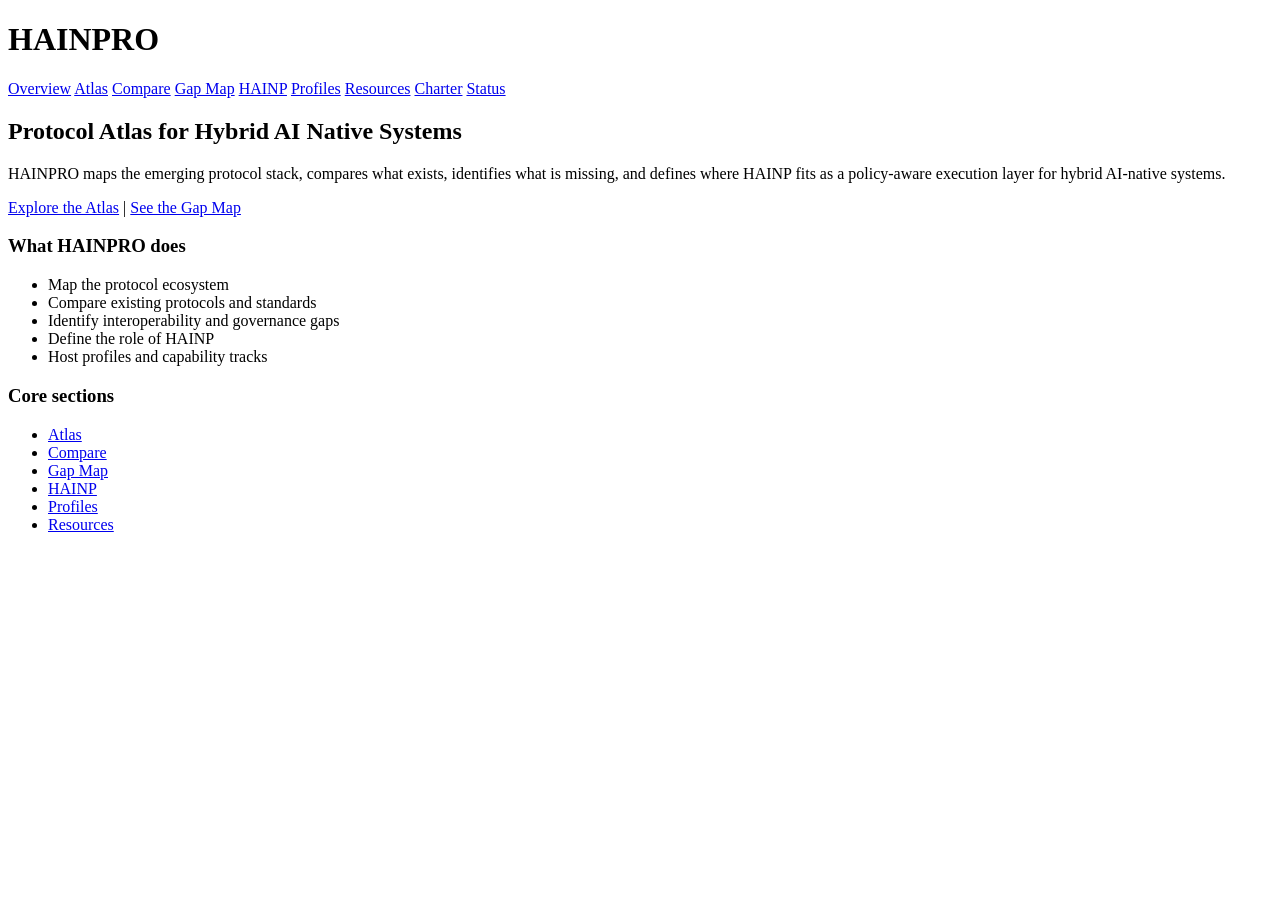
==== index.html @ b065db42 "Create index.html" ====
<!DOCTYPE html>
<html lang="en">
<head>
  <meta charset="UTF-8" />
  <meta name="viewport" content="width=device-width, initial-scale=1.0" />
  <title>HAINPRO — Protocol Atlas for Hybrid AI Native Systems</title>
</head>
<body>
  <header>
    <h1>HAINPRO</h1>
    <nav>
      <a href="/">Overview</a>
      <a href="/atlas/">Atlas</a>
      <a href="/compare/">Compare</a>
      <a href="/gap-map/">Gap Map</a>
      <a href="/hainp/">HAINP</a>
      <a href="/profiles/">Profiles</a>
      <a href="/resources/">Resources</a>
      <a href="/charter/">Charter</a>
      <a href="/status/">Status</a>
    </nav>
  </header>

  <main>
    <section>
      <h2>Protocol Atlas for Hybrid AI Native Systems</h2>
      <p>
        HAINPRO maps the emerging protocol stack, compares what exists,
        identifies what is missing, and defines where HAINP fits as a
        policy-aware execution layer for hybrid AI-native systems.
      </p>
      <p>
        <a href="/atlas/">Explore the Atlas</a> |
        <a href="/gap-map/">See the Gap Map</a>
      </p>
    </section>

    <section>
      <h3>What HAINPRO does</h3>
      <ul>
        <li>Map the protocol ecosystem</li>
        <li>Compare existing protocols and standards</li>
        <li>Identify interoperability and governance gaps</li>
        <li>Define the role of HAINP</li>
        <li>Host profiles and capability tracks</li>
      </ul>
    </section>

    <section>
      <h3>Core sections</h3>
      <ul>
        <li><a href="/atlas/">Atlas</a></li>
        <li><a href="/compare/">Compare</a></li>
        <li><a href="/gap-map/">Gap Map</a></li>
        <li><a href="/hainp/">HAINP</a></li>
        <li><a href="/profiles/">Profiles</a></li>
        <li><a href="/resources/">Resources</a></li>
      </ul>
    </section>
  </main>
</body>
</html>
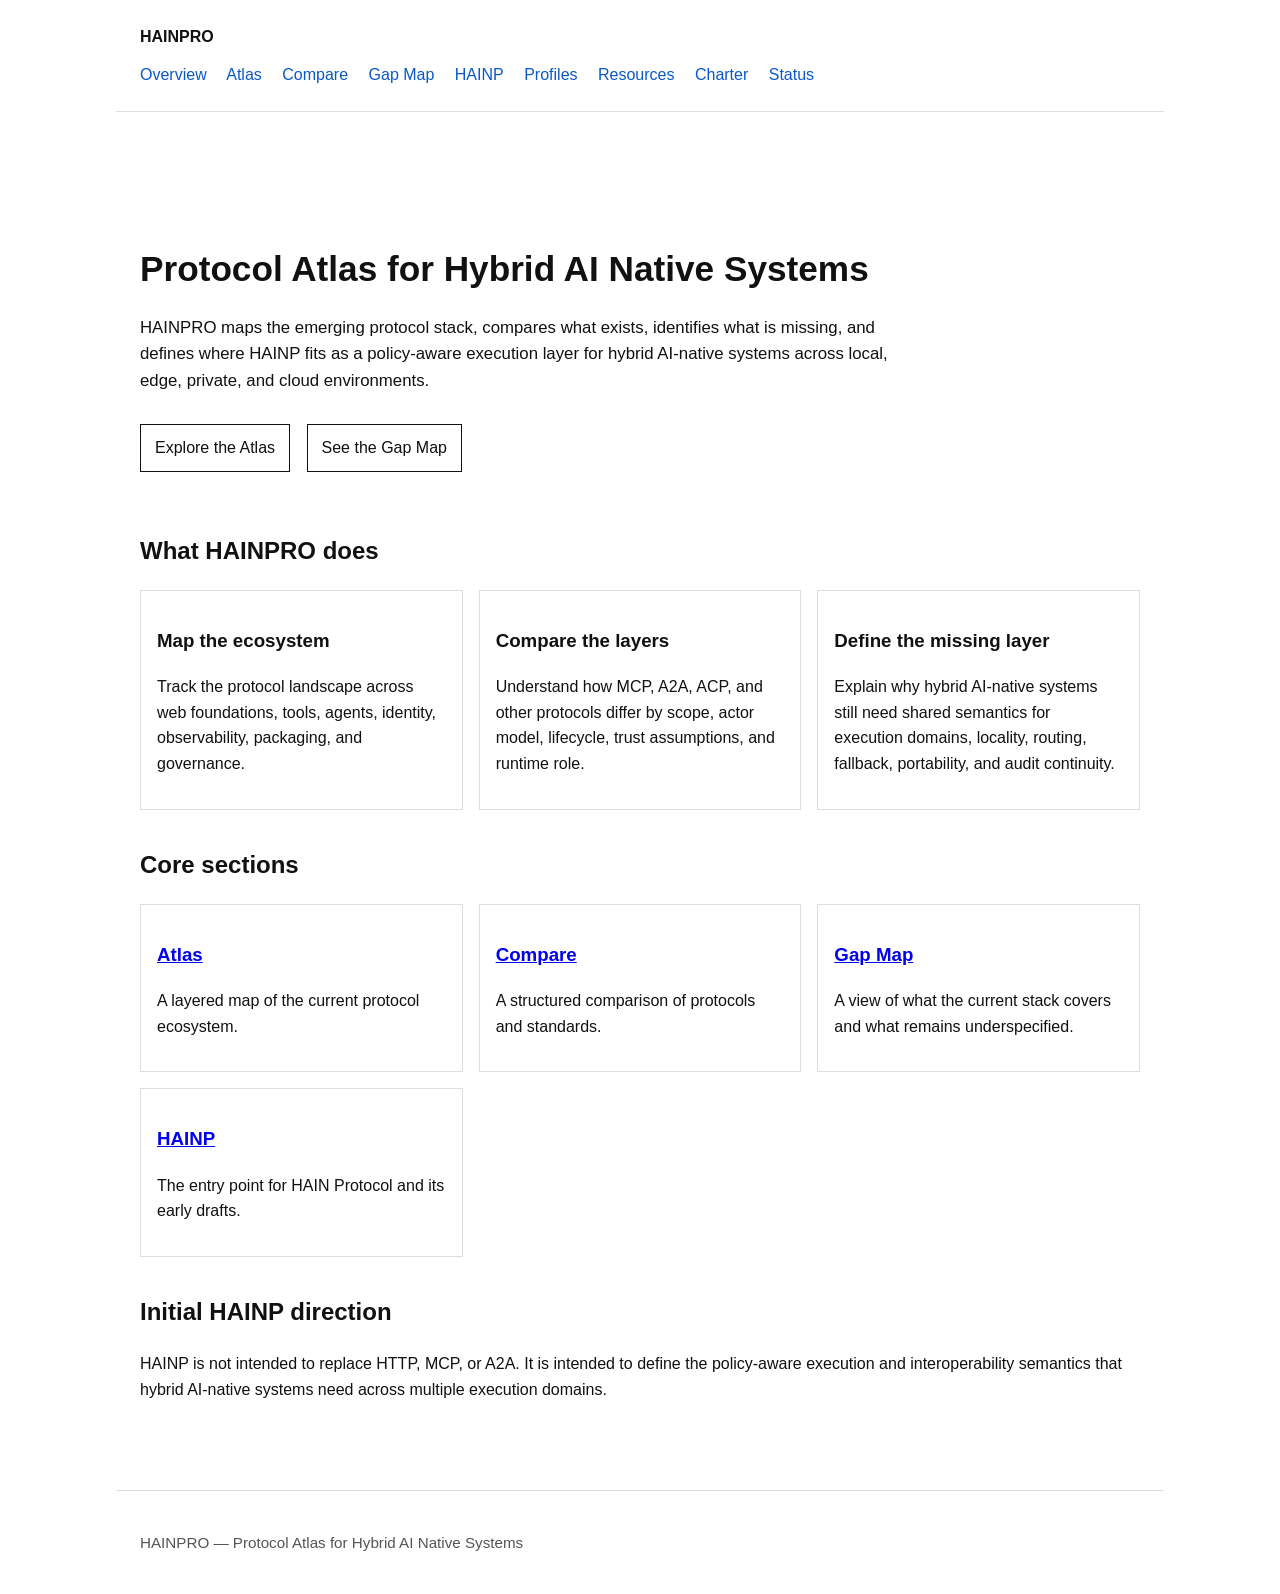
==== commit b4681119: "Update index.html" ====
--- a/index.html
+++ b/index.html
@@ -4,59 +4,153 @@
   <meta charset="UTF-8" />
   <meta name="viewport" content="width=device-width, initial-scale=1.0" />
   <title>HAINPRO — Protocol Atlas for Hybrid AI Native Systems</title>
+  <style>
+    body {
+      margin: 0;
+      font-family: Arial, sans-serif;
+      line-height: 1.6;
+      color: #111;
+      background: #fff;
+    }
+    header, main, footer {
+      max-width: 1000px;
+      margin: 0 auto;
+      padding: 24px;
+    }
+    header {
+      border-bottom: 1px solid #ddd;
+    }
+    nav a {
+      margin-right: 16px;
+      color: #0a58ca;
+      text-decoration: none;
+    }
+    nav a:hover {
+      text-decoration: underline;
+    }
+    .hero {
+      padding: 40px 0 24px;
+    }
+    .hero h1 {
+      font-size: 2.2rem;
+      margin-bottom: 12px;
+    }
+    .hero p {
+      max-width: 760px;
+      font-size: 1.05rem;
+    }
+    .cta a {
+      display: inline-block;
+      margin-right: 12px;
+      margin-top: 12px;
+      padding: 10px 14px;
+      border: 1px solid #111;
+      text-decoration: none;
+      color: #111;
+    }
+    section {
+      margin-top: 36px;
+    }
+    .grid {
+      display: grid;
+      grid-template-columns: repeat(auto-fit, minmax(240px, 1fr));
+      gap: 16px;
+    }
+    .card {
+      border: 1px solid #ddd;
+      padding: 16px;
+    }
+    footer {
+      border-top: 1px solid #ddd;
+      margin-top: 48px;
+      font-size: 0.95rem;
+      color: #555;
+    }
+  </style>
 </head>
 <body>
   <header>
-    <h1>HAINPRO</h1>
-    <nav>
-      <a href="/">Overview</a>
-      <a href="/atlas/">Atlas</a>
-      <a href="/compare/">Compare</a>
-      <a href="/gap-map/">Gap Map</a>
-      <a href="/hainp/">HAINP</a>
-      <a href="/profiles/">Profiles</a>
-      <a href="/resources/">Resources</a>
-      <a href="/charter/">Charter</a>
-      <a href="/status/">Status</a>
+    <strong>HAINPRO</strong>
+    <nav style="margin-top: 12px;">
+      <a href="./">Overview</a>
+      <a href="./atlas/">Atlas</a>
+      <a href="./compare/">Compare</a>
+      <a href="./gap-map/">Gap Map</a>
+      <a href="./hainp/">HAINP</a>
+      <a href="./profiles/">Profiles</a>
+      <a href="./resources/">Resources</a>
+      <a href="./charter/">Charter</a>
+      <a href="./status/">Status</a>
     </nav>
   </header>
 
   <main>
-    <section>
-      <h2>Protocol Atlas for Hybrid AI Native Systems</h2>
+    <section class="hero">
+      <h1>Protocol Atlas for Hybrid AI Native Systems</h1>
       <p>
         HAINPRO maps the emerging protocol stack, compares what exists,
         identifies what is missing, and defines where HAINP fits as a
-        policy-aware execution layer for hybrid AI-native systems.
+        policy-aware execution layer for hybrid AI-native systems across
+        local, edge, private, and cloud environments.
       </p>
-      <p>
-        <a href="/atlas/">Explore the Atlas</a> |
-        <a href="/gap-map/">See the Gap Map</a>
-      </p>
+      <div class="cta">
+        <a href="./atlas/">Explore the Atlas</a>
+        <a href="./gap-map/">See the Gap Map</a>
+      </div>
     </section>
 
     <section>
-      <h3>What HAINPRO does</h3>
-      <ul>
-        <li>Map the protocol ecosystem</li>
-        <li>Compare existing protocols and standards</li>
-        <li>Identify interoperability and governance gaps</li>
-        <li>Define the role of HAINP</li>
-        <li>Host profiles and capability tracks</li>
-      </ul>
+      <h2>What HAINPRO does</h2>
+      <div class="grid">
+        <div class="card">
+          <h3>Map the ecosystem</h3>
+          <p>Track the protocol landscape across web foundations, tools, agents, identity, observability, packaging, and governance.</p>
+        </div>
+        <div class="card">
+          <h3>Compare the layers</h3>
+          <p>Understand how MCP, A2A, ACP, and other protocols differ by scope, actor model, lifecycle, trust assumptions, and runtime role.</p>
+        </div>
+        <div class="card">
+          <h3>Define the missing layer</h3>
+          <p>Explain why hybrid AI-native systems still need shared semantics for execution domains, locality, routing, fallback, portability, and audit continuity.</p>
+        </div>
+      </div>
     </section>
 
     <section>
-      <h3>Core sections</h3>
-      <ul>
-        <li><a href="/atlas/">Atlas</a></li>
-        <li><a href="/compare/">Compare</a></li>
-        <li><a href="/gap-map/">Gap Map</a></li>
-        <li><a href="/hainp/">HAINP</a></li>
-        <li><a href="/profiles/">Profiles</a></li>
-        <li><a href="/resources/">Resources</a></li>
-      </ul>
+      <h2>Core sections</h2>
+      <div class="grid">
+        <div class="card">
+          <h3><a href="./atlas/">Atlas</a></h3>
+          <p>A layered map of the current protocol ecosystem.</p>
+        </div>
+        <div class="card">
+          <h3><a href="./compare/">Compare</a></h3>
+          <p>A structured comparison of protocols and standards.</p>
+        </div>
+        <div class="card">
+          <h3><a href="./gap-map/">Gap Map</a></h3>
+          <p>A view of what the current stack covers and what remains underspecified.</p>
+        </div>
+        <div class="card">
+          <h3><a href="./hainp/">HAINP</a></h3>
+          <p>The entry point for HAIN Protocol and its early drafts.</p>
+        </div>
+      </div>
+    </section>
+
+    <section>
+      <h2>Initial HAINP direction</h2>
+      <p>
+        HAINP is not intended to replace HTTP, MCP, or A2A. It is intended
+        to define the policy-aware execution and interoperability semantics
+        that hybrid AI-native systems need across multiple execution domains.
+      </p>
     </section>
   </main>
+
+  <footer>
+    <p>HAINPRO — Protocol Atlas for Hybrid AI Native Systems</p>
+  </footer>
 </body>
 </html>
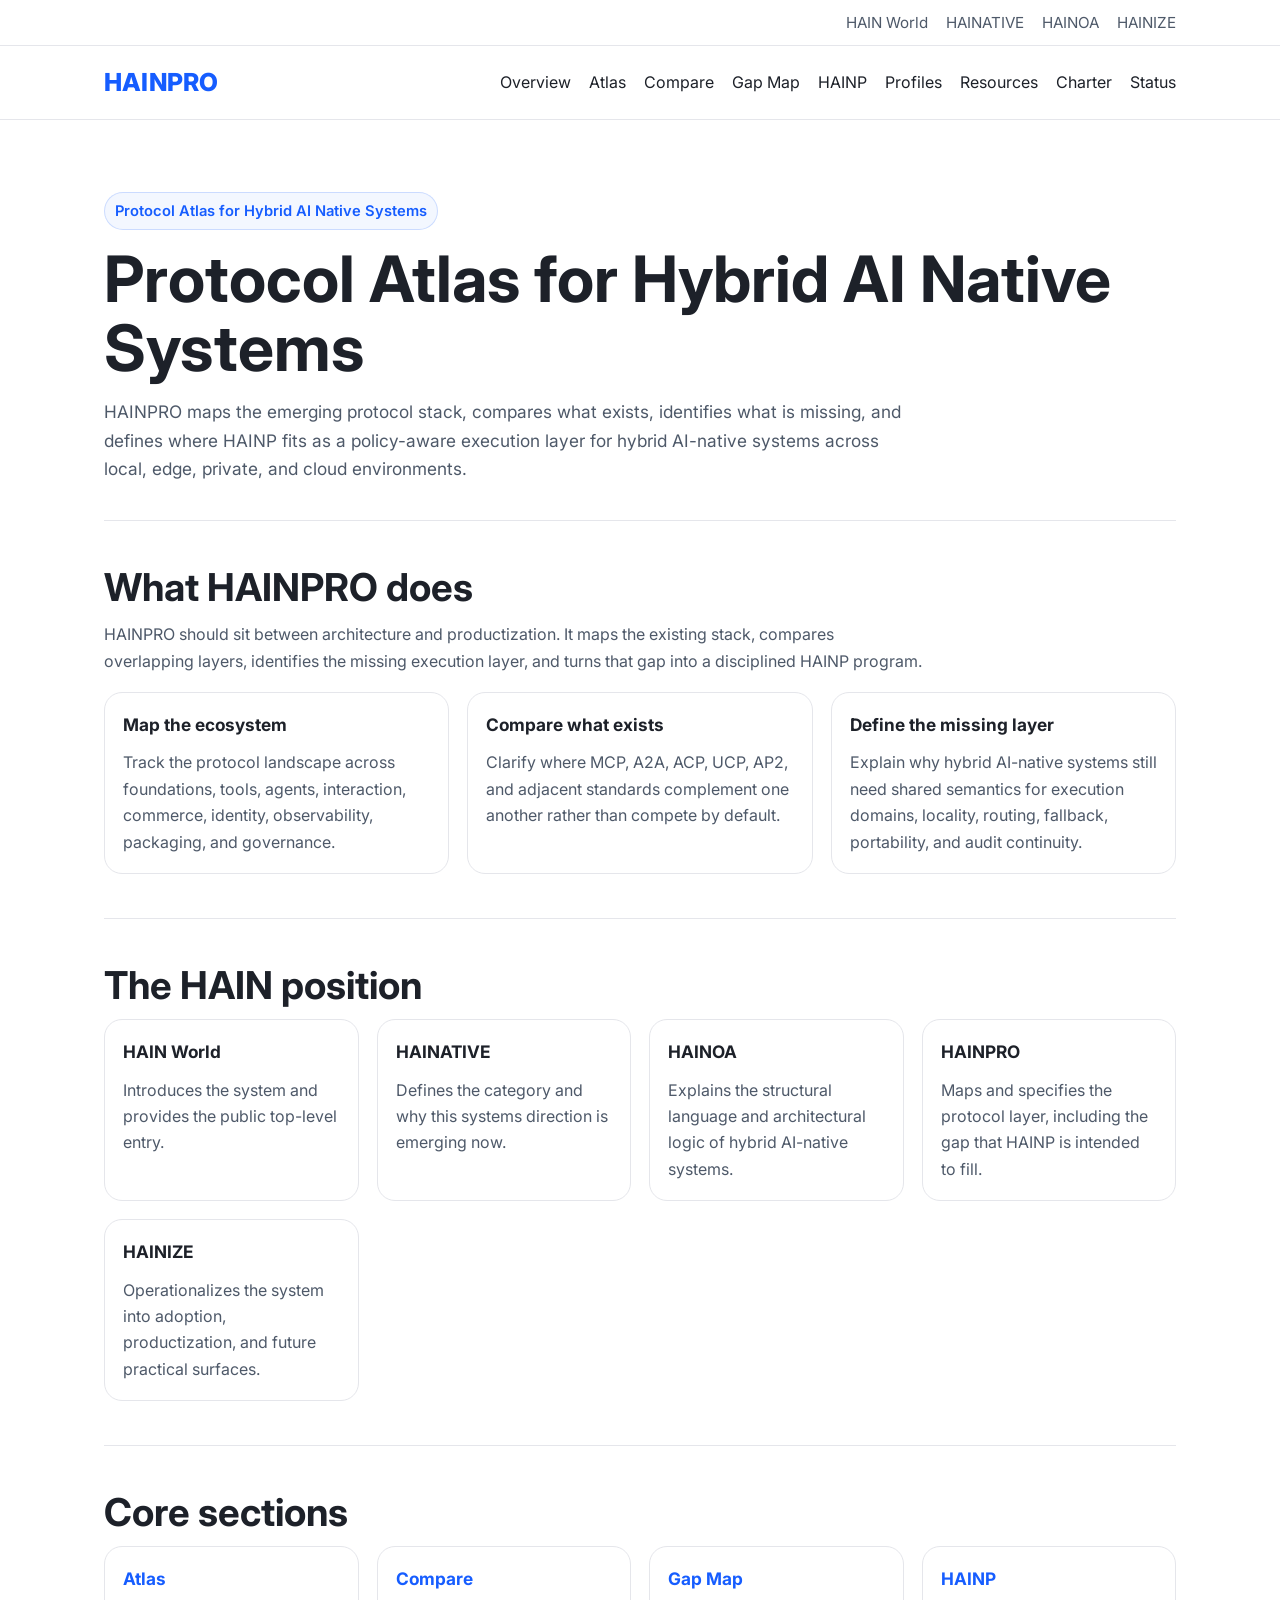
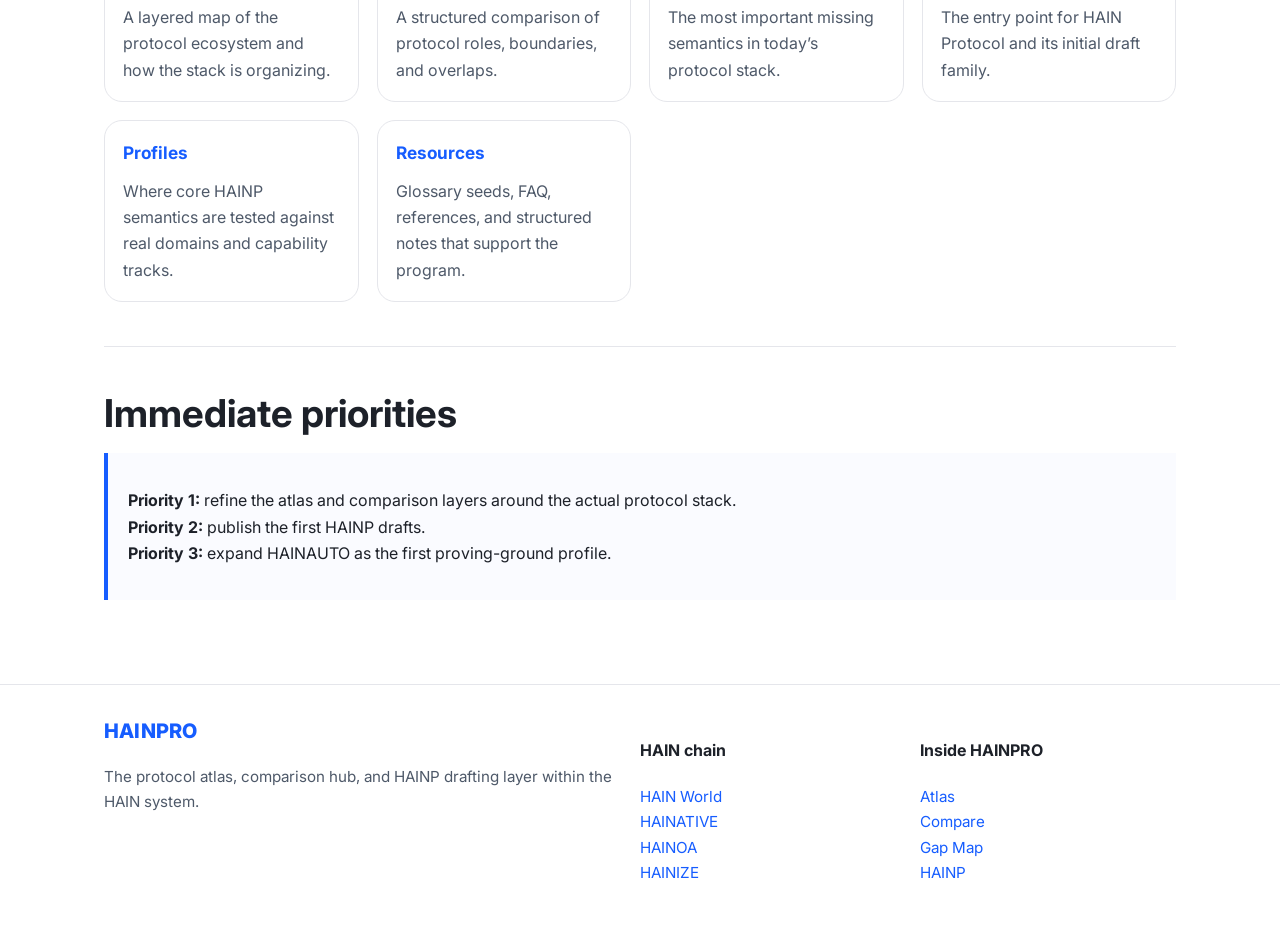
==== commit d51b0b45: "upgrade the sites align with the other sites on the design" ====
--- a/index.html
+++ b/index.html
@@ -4,153 +4,105 @@
   <meta charset="UTF-8" />
   <meta name="viewport" content="width=device-width, initial-scale=1.0" />
   <title>HAINPRO — Protocol Atlas for Hybrid AI Native Systems</title>
-  <style>
-    body {
-      margin: 0;
-      font-family: Arial, sans-serif;
-      line-height: 1.6;
-      color: #111;
-      background: #fff;
-    }
-    header, main, footer {
-      max-width: 1000px;
-      margin: 0 auto;
-      padding: 24px;
-    }
-    header {
-      border-bottom: 1px solid #ddd;
-    }
-    nav a {
-      margin-right: 16px;
-      color: #0a58ca;
-      text-decoration: none;
-    }
-    nav a:hover {
-      text-decoration: underline;
-    }
-    .hero {
-      padding: 40px 0 24px;
-    }
-    .hero h1 {
-      font-size: 2.2rem;
-      margin-bottom: 12px;
-    }
-    .hero p {
-      max-width: 760px;
-      font-size: 1.05rem;
-    }
-    .cta a {
-      display: inline-block;
-      margin-right: 12px;
-      margin-top: 12px;
-      padding: 10px 14px;
-      border: 1px solid #111;
-      text-decoration: none;
-      color: #111;
-    }
-    section {
-      margin-top: 36px;
-    }
-    .grid {
-      display: grid;
-      grid-template-columns: repeat(auto-fit, minmax(240px, 1fr));
-      gap: 16px;
-    }
-    .card {
-      border: 1px solid #ddd;
-      padding: 16px;
-    }
-    footer {
-      border-top: 1px solid #ddd;
-      margin-top: 48px;
-      font-size: 0.95rem;
-      color: #555;
-    }
-  </style>
+  <meta name="description" content="HAINPRO maps the protocol ecosystem, compares existing protocols, identifies the missing execution layer, and hosts early HAINP drafts." />
+  <link rel="preconnect" href="https://fonts.googleapis.com">
+  <link rel="preconnect" href="https://fonts.gstatic.com" crossorigin>
+  <link href="https://fonts.googleapis.com/css2?family=Inter:wght@300;400;500;600;700;800&display=swap" rel="stylesheet">
+  <link rel="stylesheet" href="./assets/css/site.css" />
 </head>
 <body>
-  <header>
-    <strong>HAINPRO</strong>
-    <nav style="margin-top: 12px;">
-      <a href="./">Overview</a>
-      <a href="./atlas/">Atlas</a>
-      <a href="./compare/">Compare</a>
-      <a href="./gap-map/">Gap Map</a>
-      <a href="./hainp/">HAINP</a>
-      <a href="./profiles/">Profiles</a>
-      <a href="./resources/">Resources</a>
-      <a href="./charter/">Charter</a>
-      <a href="./status/">Status</a>
-    </nav>
+  
+      <div class="utility">
+        <div class="container">
+          <a href="https://hainworld.com">HAIN World</a>
+          <a href="https://hainative.com">HAINATIVE</a>
+          <a href="https://hainoa.org">HAINOA</a>
+          <a href="https://hainize.com">HAINIZE</a>
+        </div>
+      </div>
+    
+  <header class="site-header">
+    <div class="mainnav">
+      <div class="container">
+        <a href="./" class="brand">HAINPRO</a>
+        <nav class="navlinks"><a href="./">Overview</a><a href="./atlas/">Atlas</a><a href="./compare/">Compare</a><a href="./gap-map/">Gap Map</a><a href="./hainp/">HAINP</a><a href="./profiles/">Profiles</a><a href="./resources/">Resources</a><a href="./charter/">Charter</a><a href="./status/">Status</a></nav>
+      </div>
+    </div>
   </header>
 
-  <main>
+  <main class="container">
     <section class="hero">
+      <span class="eyebrow">Protocol Atlas for Hybrid AI Native Systems</span>
       <h1>Protocol Atlas for Hybrid AI Native Systems</h1>
-      <p>
-        HAINPRO maps the emerging protocol stack, compares what exists,
-        identifies what is missing, and defines where HAINP fits as a
-        policy-aware execution layer for hybrid AI-native systems across
-        local, edge, private, and cloud environments.
-      </p>
-      <div class="cta">
-        <a href="./atlas/">Explore the Atlas</a>
-        <a href="./gap-map/">See the Gap Map</a>
-      </div>
+      <p>HAINPRO maps the emerging protocol stack, compares what exists, identifies what is missing, and defines where HAINP fits as a policy-aware execution layer for hybrid AI-native systems across local, edge, private, and cloud environments.</p>
     </section>
+    
+<section class="section">
+  <h2>What HAINPRO does</h2>
+  <p class="lead">HAINPRO should sit between architecture and productization. It maps the existing stack, compares overlapping layers, identifies the missing execution layer, and turns that gap into a disciplined HAINP program.</p>
+  <div class="grid">
+    <div class="card"><h3>Map the ecosystem</h3><p>Track the protocol landscape across foundations, tools, agents, interaction, commerce, identity, observability, packaging, and governance.</p></div>
+    <div class="card"><h3>Compare what exists</h3><p>Clarify where MCP, A2A, ACP, UCP, AP2, and adjacent standards complement one another rather than compete by default.</p></div>
+    <div class="card"><h3>Define the missing layer</h3><p>Explain why hybrid AI-native systems still need shared semantics for execution domains, locality, routing, fallback, portability, and audit continuity.</p></div>
+  </div>
+</section>
+<section class="section">
+  <h2>The HAIN position</h2>
+  <div class="grid">
+    <div class="card"><h3>HAIN World</h3><p>Introduces the system and provides the public top-level entry.</p></div>
+    <div class="card"><h3>HAINATIVE</h3><p>Defines the category and why this systems direction is emerging now.</p></div>
+    <div class="card"><h3>HAINOA</h3><p>Explains the structural language and architectural logic of hybrid AI-native systems.</p></div>
+    <div class="card"><h3>HAINPRO</h3><p>Maps and specifies the protocol layer, including the gap that HAINP is intended to fill.</p></div>
+    <div class="card"><h3>HAINIZE</h3><p>Operationalizes the system into adoption, productization, and future practical surfaces.</p></div>
+  </div>
+</section>
+<section class="section">
+  <h2>Core sections</h2>
+  <div class="grid">
+    <div class="card"><h3><a href="./atlas/">Atlas</a></h3><p>A layered map of the protocol ecosystem and how the stack is organizing.</p></div>
+    <div class="card"><h3><a href="./compare/">Compare</a></h3><p>A structured comparison of protocol roles, boundaries, and overlaps.</p></div>
+    <div class="card"><h3><a href="./gap-map/">Gap Map</a></h3><p>The most important missing semantics in today’s protocol stack.</p></div>
+    <div class="card"><h3><a href="./hainp/">HAINP</a></h3><p>The entry point for HAIN Protocol and its initial draft family.</p></div>
+    <div class="card"><h3><a href="./profiles/">Profiles</a></h3><p>Where core HAINP semantics are tested against real domains and capability tracks.</p></div>
+    <div class="card"><h3><a href="./resources/">Resources</a></h3><p>Glossary seeds, FAQ, references, and structured notes that support the program.</p></div>
+  </div>
+</section>
+<section class="section">
+  <h2>Immediate priorities</h2>
+  <div class="callout">
+    <p><strong>Priority 1:</strong> refine the atlas and comparison layers around the actual protocol stack.<br>
+    <strong>Priority 2:</strong> publish the first HAINP drafts.<br>
+    <strong>Priority 3:</strong> expand HAINAUTO as the first proving-ground profile.</p>
+  </div>
+</section>
 
-    <section>
-      <h2>What HAINPRO does</h2>
-      <div class="grid">
-        <div class="card">
-          <h3>Map the ecosystem</h3>
-          <p>Track the protocol landscape across web foundations, tools, agents, identity, observability, packaging, and governance.</p>
-        </div>
-        <div class="card">
-          <h3>Compare the layers</h3>
-          <p>Understand how MCP, A2A, ACP, and other protocols differ by scope, actor model, lifecycle, trust assumptions, and runtime role.</p>
-        </div>
-        <div class="card">
-          <h3>Define the missing layer</h3>
-          <p>Explain why hybrid AI-native systems still need shared semantics for execution domains, locality, routing, fallback, portability, and audit continuity.</p>
-        </div>
-      </div>
-    </section>
-
-    <section>
-      <h2>Core sections</h2>
-      <div class="grid">
-        <div class="card">
-          <h3><a href="./atlas/">Atlas</a></h3>
-          <p>A layered map of the current protocol ecosystem.</p>
-        </div>
-        <div class="card">
-          <h3><a href="./compare/">Compare</a></h3>
-          <p>A structured comparison of protocols and standards.</p>
-        </div>
-        <div class="card">
-          <h3><a href="./gap-map/">Gap Map</a></h3>
-          <p>A view of what the current stack covers and what remains underspecified.</p>
-        </div>
-        <div class="card">
-          <h3><a href="./hainp/">HAINP</a></h3>
-          <p>The entry point for HAIN Protocol and its early drafts.</p>
-        </div>
-      </div>
-    </section>
-
-    <section>
-      <h2>Initial HAINP direction</h2>
-      <p>
-        HAINP is not intended to replace HTTP, MCP, or A2A. It is intended
-        to define the policy-aware execution and interoperability semantics
-        that hybrid AI-native systems need across multiple execution domains.
-      </p>
-    </section>
   </main>
 
-  <footer>
-    <p>HAINPRO — Protocol Atlas for Hybrid AI Native Systems</p>
+  <footer class="site-footer">
+    <div class="container footer-grid">
+      <div>
+        <div class="brand" style="font-size:1.25rem">HAINPRO</div>
+        <p class="small">The protocol atlas, comparison hub, and HAINP drafting layer within the HAIN system.</p>
+      </div>
+      <div>
+        <h4>HAIN chain</h4>
+        <ul class="small">
+          <li><a href="https://hainworld.com">HAIN World</a></li>
+          <li><a href="https://hainative.com">HAINATIVE</a></li>
+          <li><a href="https://hainoa.org">HAINOA</a></li>
+          <li><a href="https://hainize.com">HAINIZE</a></li>
+        </ul>
+      </div>
+      <div>
+        <h4>Inside HAINPRO</h4>
+        <ul class="small">
+          <li><a href="./atlas/">Atlas</a></li>
+          <li><a href="./compare/">Compare</a></li>
+          <li><a href="./gap-map/">Gap Map</a></li>
+          <li><a href="./hainp/">HAINP</a></li>
+        </ul>
+      </div>
+    </div>
   </footer>
 </body>
-</html>
+</html>
--- a/assets/css/site.css
+++ b/assets/css/site.css
@@ -0,0 +1,112 @@
+:root{
+  --primary:#165DFF;
+  --secondary:#36CFC9;
+  --dark:#1D2129;
+  --muted:#4E5969;
+  --line:#E5E6EB;
+  --soft:#F2F3F5;
+  --max:1120px;
+}
+*{box-sizing:border-box}
+html{scroll-behavior:smooth}
+body{
+  margin:0;
+  font-family:Inter,system-ui,-apple-system,BlinkMacSystemFont,"Segoe UI",sans-serif;
+  line-height:1.65;
+  color:var(--dark);
+  background:#fff;
+}
+a{color:var(--primary); text-decoration:none}
+a:hover{text-decoration:underline}
+.container{max-width:var(--max); margin:0 auto; padding:0 24px}
+.site-header{
+  position:sticky; top:0; z-index:30;
+  background:rgba(255,255,255,.94);
+  backdrop-filter:blur(8px);
+  border-bottom:1px solid var(--line);
+}
+.utility{
+  border-bottom:1px solid var(--line);
+  background:#fff;
+}
+.utility .container{
+  display:flex; justify-content:flex-end; gap:18px; padding-top:10px; padding-bottom:10px;
+  flex-wrap:wrap; font-size:.95rem;
+}
+.utility a{color:var(--muted)}
+.mainnav .container{
+  display:flex; justify-content:space-between; align-items:center; gap:20px;
+  padding-top:16px; padding-bottom:16px; flex-wrap:wrap;
+}
+.brand{
+  font-size:1.55rem; font-weight:800; letter-spacing:.01em; color:var(--primary);
+}
+.navlinks{display:flex; gap:18px; flex-wrap:wrap}
+.navlinks a{color:var(--dark)}
+.hero{
+  padding:72px 0 36px;
+}
+.hero h1{
+  font-size:clamp(2.5rem, 6vw, 4rem);
+  line-height:1.08;
+  margin:0 0 16px;
+}
+.hero .eyebrow{
+  display:inline-block; margin-bottom:14px; padding:6px 10px;
+  border:1px solid rgba(22,93,255,.18); color:var(--primary); background:rgba(22,93,255,.05);
+  border-radius:999px; font-size:.92rem; font-weight:600;
+}
+.hero p{
+  max-width:820px; font-size:1.08rem; color:var(--muted); margin:0;
+}
+.cta-row{
+  display:flex; gap:12px; flex-wrap:wrap; margin-top:24px;
+}
+.btn{
+  display:inline-flex; align-items:center; gap:8px;
+  padding:11px 16px; border-radius:12px; border:1px solid var(--dark);
+  color:var(--dark); background:#fff; font-weight:600;
+}
+.btn.primary{
+  background:var(--primary); color:#fff; border-color:var(--primary);
+}
+.section{padding:44px 0; border-top:1px solid var(--line)}
+.section h2{
+  font-size:clamp(1.55rem, 3.6vw, 2.4rem); line-height:1.15; margin:0 0 12px;
+}
+.section .lead{
+  color:var(--muted); max-width:820px; margin:0 0 18px;
+}
+.grid{display:grid; grid-template-columns:repeat(auto-fit,minmax(240px,1fr)); gap:18px}
+.card{
+  background:#fff; border:1px solid var(--line); border-radius:18px; padding:18px;
+}
+.card h3{margin:0 0 10px; font-size:1.08rem}
+.card p{margin:0; color:var(--muted)}
+.callout{
+  border-left:4px solid var(--primary); background:#FAFBFF;
+  padding:18px 20px; margin-top:18px;
+}
+.tablewrap{overflow:auto; border:1px solid var(--line); border-radius:18px; margin-top:18px}
+table{width:100%; border-collapse:collapse; min-width:720px; background:#fff}
+th,td{padding:12px 14px; border-bottom:1px solid var(--line); text-align:left; vertical-align:top}
+th{background:var(--soft); font-size:.95rem}
+.note{
+  background:#fff; border:1px solid var(--line); border-radius:18px; padding:18px;
+}
+.tag{
+  display:inline-block; padding:5px 9px; border:1px solid var(--line); border-radius:999px;
+  color:var(--muted); font-size:.85rem; margin-top:10px;
+}
+.list{padding-left:20px; margin:12px 0 0}
+.list li{margin-bottom:8px}
+.site-footer{
+  margin-top:40px; border-top:1px solid var(--line); padding:30px 0 42px; background:#fff;
+}
+.footer-grid{display:grid; grid-template-columns:2fr 1fr 1fr; gap:24px}
+.footer-grid p, .footer-grid li{color:var(--muted)}
+.footer-grid ul{list-style:none; padding:0; margin:0}
+.small{font-size:.95rem}
+@media (max-width:900px){
+  .footer-grid{grid-template-columns:1fr}
+}
